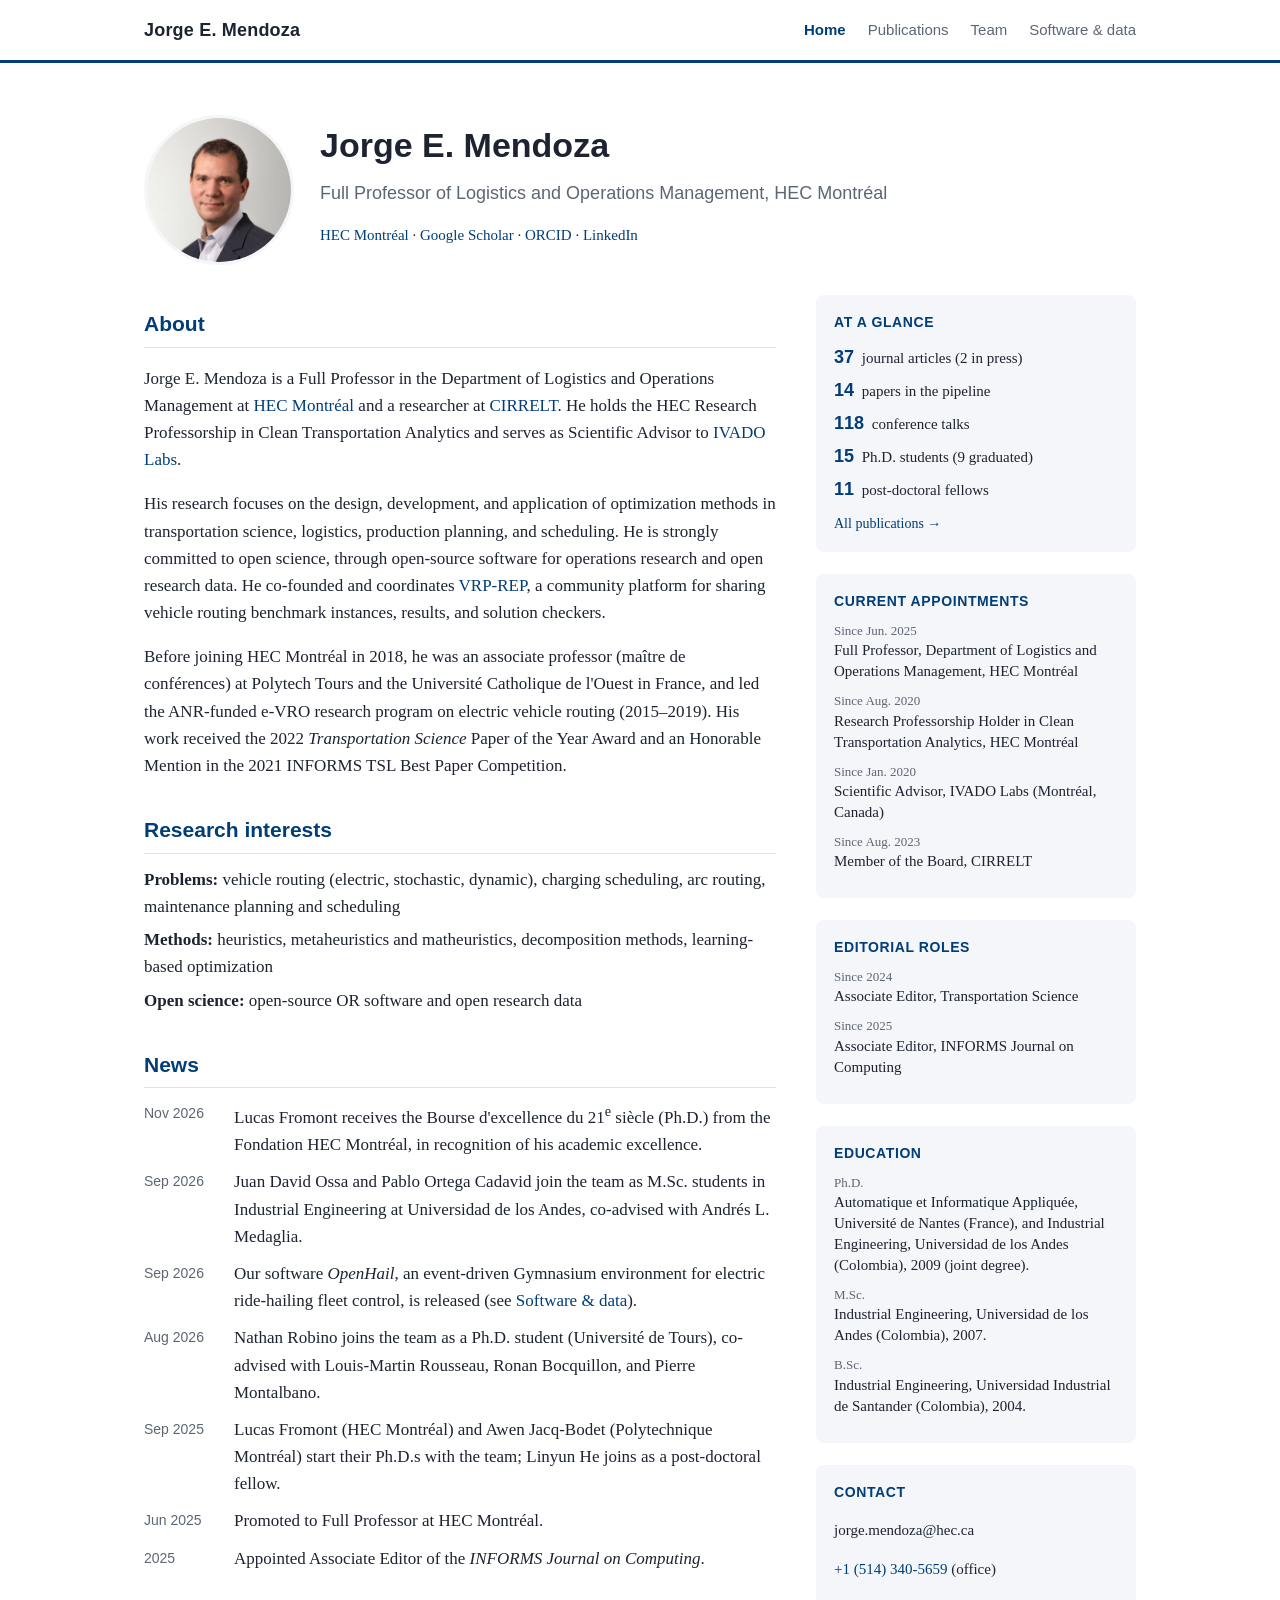
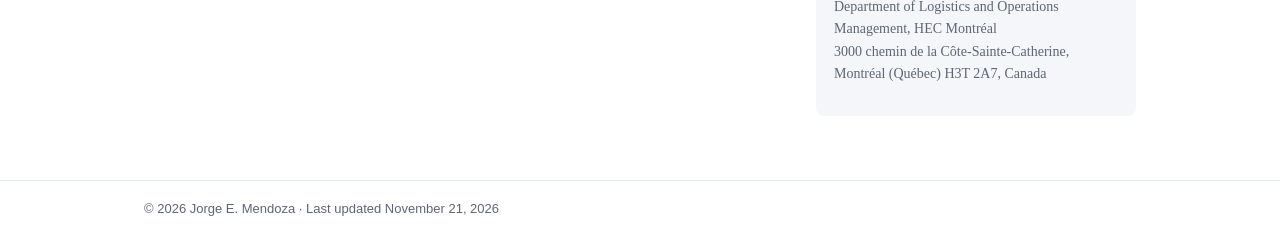
==== index.html @ 26cc3f89 "Initial version of jorge-mendoza.com (generated from the CV sources) Co-Authored-By: Claude Opus 5.5" ====
<!DOCTYPE html>
<html lang="en"><head><meta charset="utf-8"><meta name="viewport" content="width=device-width, initial-scale=1">
<title>Jorge E. Mendoza · HEC Montréal</title>
<meta name="description" content="Jorge E. Mendoza, Full Professor of Logistics and Operations Management at HEC Montréal. Research in vehicle routing, scheduling, and optimization.">
<link rel="stylesheet" href="style.css"></head>
<body><header class="top"><div class="wrap"><a class="brand" href="index.html">Jorge E. Mendoza</a><nav><a href="index.html" aria-current="page">Home</a><a href="publications.html">Publications</a><a href="team.html">Team</a><a href="software.html">Software &amp; data</a></nav></div></header>
<main class="wrap">
<section class="hero"><img class="portrait" src="photo.jpg" alt="Jorge E. Mendoza"><div><h1>Jorge E. Mendoza</h1><p class="tagline">Full Professor of Logistics and Operations Management, HEC Montréal</p>
<p class="links"><a href="https://www.hec.ca/en/profs/jorge-mendoza" target="_blank" rel="noopener">HEC Montréal</a> · <a href="https://scholar.google.com/citations?user=yTeiTO0AAAAJ&amp;hl=en" target="_blank" rel="noopener">Google Scholar</a> · <a href="https://orcid.org/0000-0003-2473-2655" target="_blank" rel="noopener">ORCID</a> · <a href="https://www.linkedin.com/in/jorge-e-mendoza-9675a510/" target="_blank" rel="noopener">LinkedIn</a></p></div></section>
<div class="grid"><div class="main">
<h2>About</h2><p>Jorge E. Mendoza is a Full Professor in the Department of Logistics and Operations Management at <a href="https://www.hec.ca/en/" target="_blank" rel="noopener">HEC Montréal</a> and a researcher at <a href="https://www.cirrelt.ca" target="_blank" rel="noopener">CIRRELT</a>. He holds the HEC Research Professorship in Clean Transportation Analytics and serves as Scientific Advisor to <a href="https://ivadolabs.com" target="_blank" rel="noopener">IVADO Labs</a>.</p><p>His research focuses on the design, development, and application of optimization methods in transportation science, logistics, production planning, and scheduling. He is strongly committed to open science, through open-source software for operations research and open research data. He co-founded and coordinates <a href="https://www.vrp-rep.org" target="_blank" rel="noopener">VRP-REP</a>, a community platform for sharing vehicle routing benchmark instances, results, and solution checkers.</p><p>Before joining HEC Montréal in 2018, he was an associate professor (maître de conférences) at Polytech Tours and the Université Catholique de l'Ouest in France, and led the ANR-funded e-VRO research program on electric vehicle routing (2015–2019). His work received the 2022 <em>Transportation Science</em> Paper of the Year Award and an Honorable Mention in the 2021 INFORMS TSL Best Paper Competition.</p>
<h2>Research interests</h2><ul class="plain"><li><strong>Problems:</strong> vehicle routing (electric, stochastic, dynamic), charging scheduling, arc routing, maintenance planning and scheduling</li><li><strong>Methods:</strong> heuristics, metaheuristics and matheuristics, decomposition methods, learning-based optimization</li><li><strong>Open science:</strong> open-source OR software and open research data</li></ul>
<h2>News</h2><ul class="news"><li><span class="date">Nov 2026</span><span>Lucas Fromont receives the Bourse d'excellence du 21<sup>e</sup> siècle (Ph.D.) from the Fondation HEC Montréal, in recognition of his academic excellence.</span></li><li><span class="date">Sep 2026</span><span>Juan David Ossa and Pablo Ortega Cadavid join the team as M.Sc. students in Industrial Engineering at Universidad de los Andes, co-advised with Andrés L. Medaglia.</span></li><li><span class="date">Sep 2026</span><span>Our software <em>OpenHail</em>, an event-driven Gymnasium environment for electric ride-hailing fleet control, is released (see <a href="software.html">Software &amp; data</a>).</span></li><li><span class="date">Aug 2026</span><span>Nathan Robino joins the team as a Ph.D. student (Université de Tours), co-advised with Louis-Martin Rousseau, Ronan Bocquillon, and Pierre Montalbano.</span></li><li><span class="date">Sep 2025</span><span>Lucas Fromont (HEC Montréal) and Awen Jacq-Bodet (Polytechnique Montréal) start their Ph.D.s with the team; Linyun He joins as a post-doctoral fellow.</span></li><li><span class="date">Jun 2025</span><span>Promoted to Full Professor at HEC Montréal.</span></li><li><span class="date">2025</span><span>Appointed Associate Editor of the <em>INFORMS Journal on Computing</em>.</span></li></ul>
</div><aside>
<div class="card"><h3>At a glance</h3><ul class="glance"><li><b>37</b> journal articles (2 in press)</li><li><b>14</b> papers in the pipeline</li><li><b>118</b> conference talks</li><li><b>15</b> Ph.D. students (9 graduated)</li><li><b>11</b> post-doctoral fellows</li></ul>
<p class="more"><a href="publications.html">All publications →</a></p></div>
<div class="card"><h3>Current appointments</h3><ul class="dated"><li><span>Since Jun. 2025</span>Full Professor, Department of Logistics and Operations Management, HEC Montréal</li><li><span>Since Aug. 2020</span>Research Professorship Holder in Clean Transportation Analytics, HEC Montréal</li><li><span>Since Jan. 2020</span>Scientific Advisor, IVADO Labs (Montréal, Canada)</li><li><span>Since Aug. 2023</span>Member of the Board, CIRRELT</li></ul></div>
<div class="card"><h3>Editorial roles</h3><ul class="dated"><li><span>Since 2024</span>Associate Editor, Transportation Science</li><li><span>Since 2025</span>Associate Editor, INFORMS Journal on Computing</li></ul></div>
<div class="card"><h3>Education</h3><ul class="dated"><li><span>Ph.D.</span>Automatique et Informatique Appliquée, Université de Nantes (France), and Industrial Engineering, Universidad de los Andes (Colombia), 2009 (joint degree).</li><li><span>M.Sc.</span>Industrial Engineering, Universidad de los Andes (Colombia), 2007.</li><li><span>B.Sc.</span>Industrial Engineering, Universidad Industrial de Santander (Colombia), 2004.</li></ul></div>
<div class="card"><h3>Contact</h3><p>jorge.mendoza<span class="at">@</span>hec.ca</p><p><a href="tel:+15143405659">+1 (514) 340-5659</a> (office)</p><p class="small">Department of Logistics and Operations Management, HEC Montréal<br>3000 chemin de la Côte-Sainte-Catherine, Montréal (Québec) H3T 2A7, Canada</p></div>
</aside></div>
</main>
<footer><div class="wrap">© 2026 Jorge E. Mendoza · Last updated November 21, 2026</div></footer>
</body></html>
---- style.css ----
:root{--accent:#003d79;--ink:#1d2330;--muted:#5d6675;--line:#dfe3ea;--bg:#fff;--soft:#f4f6f9}
*{box-sizing:border-box}
body{margin:0;font-family:Charter,"Bitstream Charter","Sitka Text",Cambria,Georgia,serif;color:var(--ink);background:var(--bg);line-height:1.6;font-size:17px}
h1,h2,h3,.brand,nav,.tagline,.date,.dates,.count,.toc,footer,.glance b{font-family:"Helvetica Neue",Helvetica,Arial,sans-serif}
.wrap{max-width:1040px;margin:0 auto;padding:0 24px}
a{color:var(--accent);text-decoration:none}a:hover{text-decoration:underline}
header.top{border-bottom:3px solid var(--accent);background:var(--bg);position:sticky;top:0;z-index:2}
header.top .wrap{display:flex;align-items:center;justify-content:space-between;height:60px;gap:16px}
.brand{font-weight:700;color:var(--ink);font-size:18px;letter-spacing:.2px}
nav a{margin-left:22px;color:var(--muted);font-size:15px}nav a[aria-current]{color:var(--accent);font-weight:700}
main.wrap{padding:52px 24px 64px}
h1{font-size:34px;margin:0 0 6px;color:var(--ink)}
h2{font-size:21px;color:var(--accent);margin:34px 0 12px;padding-bottom:6px;border-bottom:1px solid var(--line)}
h3{font-size:16px;margin:22px 0 8px;color:var(--ink)}
.hero{margin-bottom:8px;display:flex;align-items:center;gap:26px}.portrait{width:150px;height:150px;object-fit:cover;border-radius:50%;border:3px solid var(--soft);flex:0 0 auto}.tagline{color:var(--muted);font-size:18px;margin:0 0 6px}.links{font-size:15px}
.grid{display:grid;grid-template-columns:minmax(0,1fr) 320px;gap:40px}
aside .card{background:var(--soft);border-radius:8px;padding:16px 18px;margin-top:22px;font-size:15px}
aside h3{margin:0 0 10px;color:var(--accent);font-size:14px;text-transform:uppercase;letter-spacing:.6px}
ul.plain,ul.glance,ul.dated,ul.news,ul.people{list-style:none;padding:0;margin:0}
ul.plain li{margin-bottom:6px}
ul.glance li{margin:4px 0}ul.glance b{color:var(--accent);font-size:18px;margin-right:4px}
ul.dated li{margin:0 0 10px;line-height:1.4}ul.dated span{display:block;color:var(--muted);font-size:13px}
ul.news li{display:flex;gap:14px;margin-bottom:10px}ul.news .date{flex:0 0 76px;color:var(--muted);font-size:14px;padding-top:2px}
ul.people li{margin-bottom:14px;line-height:1.45}.dates{color:var(--muted);font-size:14px}
.more{margin:10px 0 0;font-size:14px}.small{font-size:14px;color:var(--muted)}
.at::before{content:""}
ol.pubs{padding-left:2.2em}ol.pubs li{margin-bottom:9px;line-height:1.5}
.count{color:var(--muted);font-weight:400;font-size:16px}
.toc{font-size:14px;color:var(--muted)}
details summary{cursor:pointer;color:var(--accent);font-family:"Helvetica Neue",Helvetica,Arial,sans-serif;font-size:15px;margin-bottom:10px}
footer{border-top:1px solid var(--line);color:var(--muted);font-size:13px;padding:18px 0}
@media (max-width:820px){.grid{grid-template-columns:1fr}.grid aside{order:-1}header.top .wrap{height:auto;flex-direction:column;align-items:flex-start;padding:10px 24px}nav a{margin:0 16px 0 0}h1{font-size:28px}.portrait{width:104px;height:104px}.hero{gap:16px}}
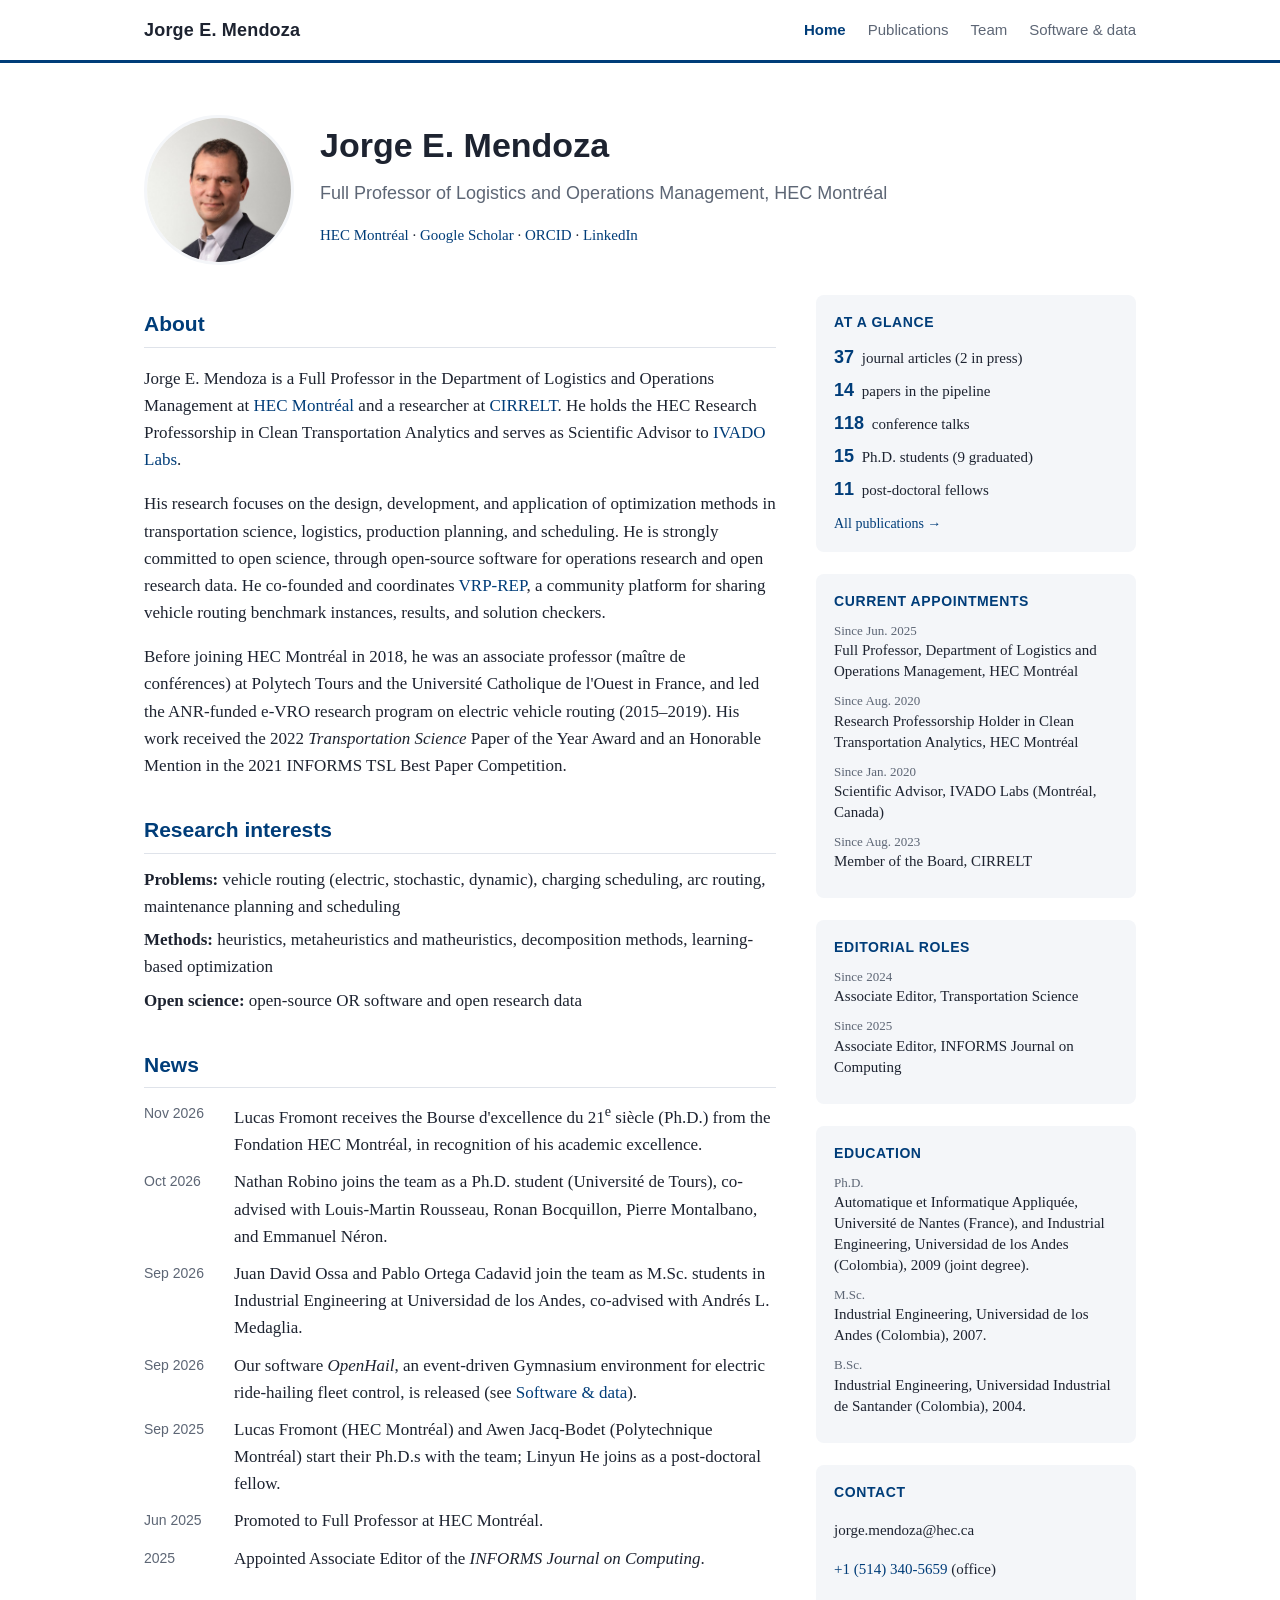
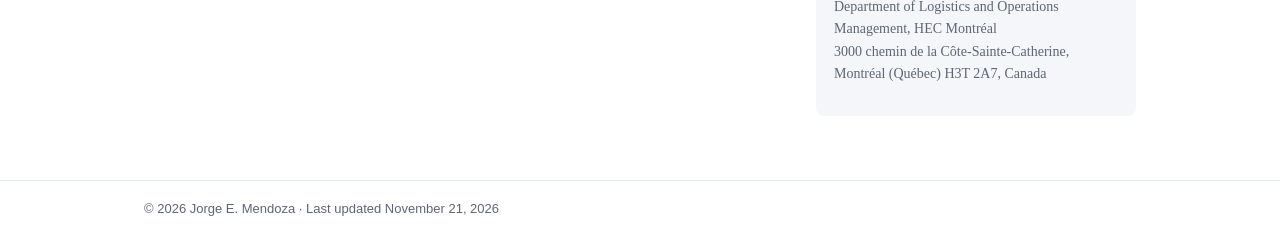
==== commit 4c22e732: "Nathan Robino started in Oct. 2026 Co-Authored-By: Claude Opus 5.5 <noreply@anthropic.com> Claude-Se" ====
--- a/index.html
+++ b/index.html
@@ -10,7 +10,7 @@
 <div class="grid"><div class="main">
 <h2>About</h2><p>Jorge E. Mendoza is a Full Professor in the Department of Logistics and Operations Management at <a href="https://www.hec.ca/en/" target="_blank" rel="noopener">HEC Montréal</a> and a researcher at <a href="https://www.cirrelt.ca" target="_blank" rel="noopener">CIRRELT</a>. He holds the HEC Research Professorship in Clean Transportation Analytics and serves as Scientific Advisor to <a href="https://ivadolabs.com" target="_blank" rel="noopener">IVADO Labs</a>.</p><p>His research focuses on the design, development, and application of optimization methods in transportation science, logistics, production planning, and scheduling. He is strongly committed to open science, through open-source software for operations research and open research data. He co-founded and coordinates <a href="https://www.vrp-rep.org" target="_blank" rel="noopener">VRP-REP</a>, a community platform for sharing vehicle routing benchmark instances, results, and solution checkers.</p><p>Before joining HEC Montréal in 2018, he was an associate professor (maître de conférences) at Polytech Tours and the Université Catholique de l'Ouest in France, and led the ANR-funded e-VRO research program on electric vehicle routing (2015–2019). His work received the 2022 <em>Transportation Science</em> Paper of the Year Award and an Honorable Mention in the 2021 INFORMS TSL Best Paper Competition.</p>
 <h2>Research interests</h2><ul class="plain"><li><strong>Problems:</strong> vehicle routing (electric, stochastic, dynamic), charging scheduling, arc routing, maintenance planning and scheduling</li><li><strong>Methods:</strong> heuristics, metaheuristics and matheuristics, decomposition methods, learning-based optimization</li><li><strong>Open science:</strong> open-source OR software and open research data</li></ul>
-<h2>News</h2><ul class="news"><li><span class="date">Nov 2026</span><span>Lucas Fromont receives the Bourse d'excellence du 21<sup>e</sup> siècle (Ph.D.) from the Fondation HEC Montréal, in recognition of his academic excellence.</span></li><li><span class="date">Sep 2026</span><span>Juan David Ossa and Pablo Ortega Cadavid join the team as M.Sc. students in Industrial Engineering at Universidad de los Andes, co-advised with Andrés L. Medaglia.</span></li><li><span class="date">Sep 2026</span><span>Our software <em>OpenHail</em>, an event-driven Gymnasium environment for electric ride-hailing fleet control, is released (see <a href="software.html">Software &amp; data</a>).</span></li><li><span class="date">Aug 2026</span><span>Nathan Robino joins the team as a Ph.D. student (Université de Tours), co-advised with Louis-Martin Rousseau, Ronan Bocquillon, and Pierre Montalbano.</span></li><li><span class="date">Sep 2025</span><span>Lucas Fromont (HEC Montréal) and Awen Jacq-Bodet (Polytechnique Montréal) start their Ph.D.s with the team; Linyun He joins as a post-doctoral fellow.</span></li><li><span class="date">Jun 2025</span><span>Promoted to Full Professor at HEC Montréal.</span></li><li><span class="date">2025</span><span>Appointed Associate Editor of the <em>INFORMS Journal on Computing</em>.</span></li></ul>
+<h2>News</h2><ul class="news"><li><span class="date">Nov 2026</span><span>Lucas Fromont receives the Bourse d'excellence du 21<sup>e</sup> siècle (Ph.D.) from the Fondation HEC Montréal, in recognition of his academic excellence.</span></li><li><span class="date">Oct 2026</span><span>Nathan Robino joins the team as a Ph.D. student (Université de Tours), co-advised with Louis-Martin Rousseau, Ronan Bocquillon, Pierre Montalbano, and Emmanuel Néron.</span></li><li><span class="date">Sep 2026</span><span>Juan David Ossa and Pablo Ortega Cadavid join the team as M.Sc. students in Industrial Engineering at Universidad de los Andes, co-advised with Andrés L. Medaglia.</span></li><li><span class="date">Sep 2026</span><span>Our software <em>OpenHail</em>, an event-driven Gymnasium environment for electric ride-hailing fleet control, is released (see <a href="software.html">Software &amp; data</a>).</span></li><li><span class="date">Sep 2025</span><span>Lucas Fromont (HEC Montréal) and Awen Jacq-Bodet (Polytechnique Montréal) start their Ph.D.s with the team; Linyun He joins as a post-doctoral fellow.</span></li><li><span class="date">Jun 2025</span><span>Promoted to Full Professor at HEC Montréal.</span></li><li><span class="date">2025</span><span>Appointed Associate Editor of the <em>INFORMS Journal on Computing</em>.</span></li></ul>
 </div><aside>
 <div class="card"><h3>At a glance</h3><ul class="glance"><li><b>37</b> journal articles (2 in press)</li><li><b>14</b> papers in the pipeline</li><li><b>118</b> conference talks</li><li><b>15</b> Ph.D. students (9 graduated)</li><li><b>11</b> post-doctoral fellows</li></ul>
 <p class="more"><a href="publications.html">All publications →</a></p></div>
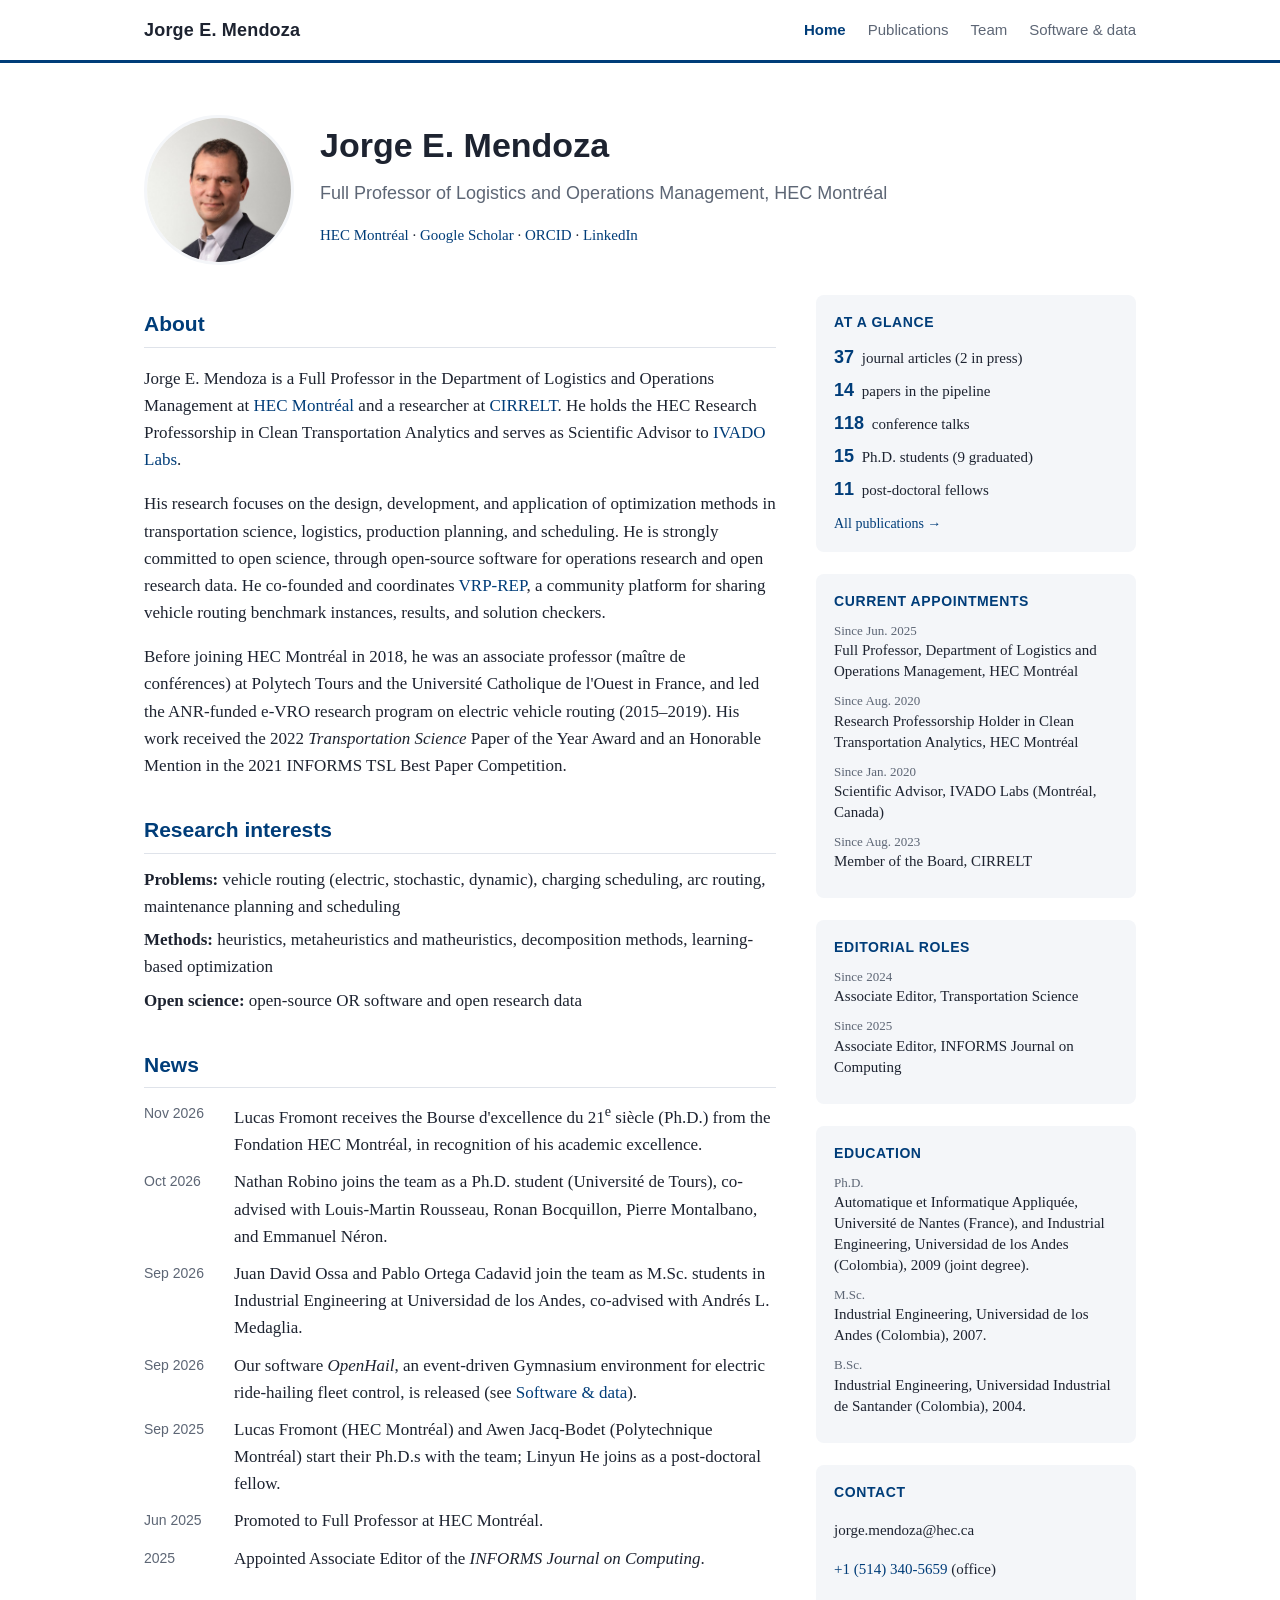
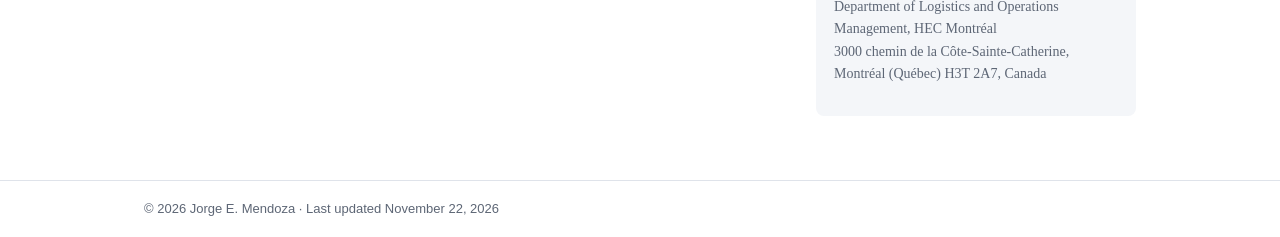
==== commit c62a87ea: "NeuroPlanner: major revision Co-Authored-By: Claude Opus 5.5 <noreply@anthropic.com> Claude-Session:" ====
--- a/index.html
+++ b/index.html
@@ -20,5 +20,5 @@
 <div class="card"><h3>Contact</h3><p>jorge.mendoza<span class="at">@</span>hec.ca</p><p><a href="tel:+15143405659">+1 (514) 340-5659</a> (office)</p><p class="small">Department of Logistics and Operations Management, HEC Montréal<br>3000 chemin de la Côte-Sainte-Catherine, Montréal (Québec) H3T 2A7, Canada</p></div>
 </aside></div>
 </main>
-<footer><div class="wrap">© 2026 Jorge E. Mendoza · Last updated November 21, 2026</div></footer>
+<footer><div class="wrap">© 2026 Jorge E. Mendoza · Last updated November 22, 2026</div></footer>
 </body></html>
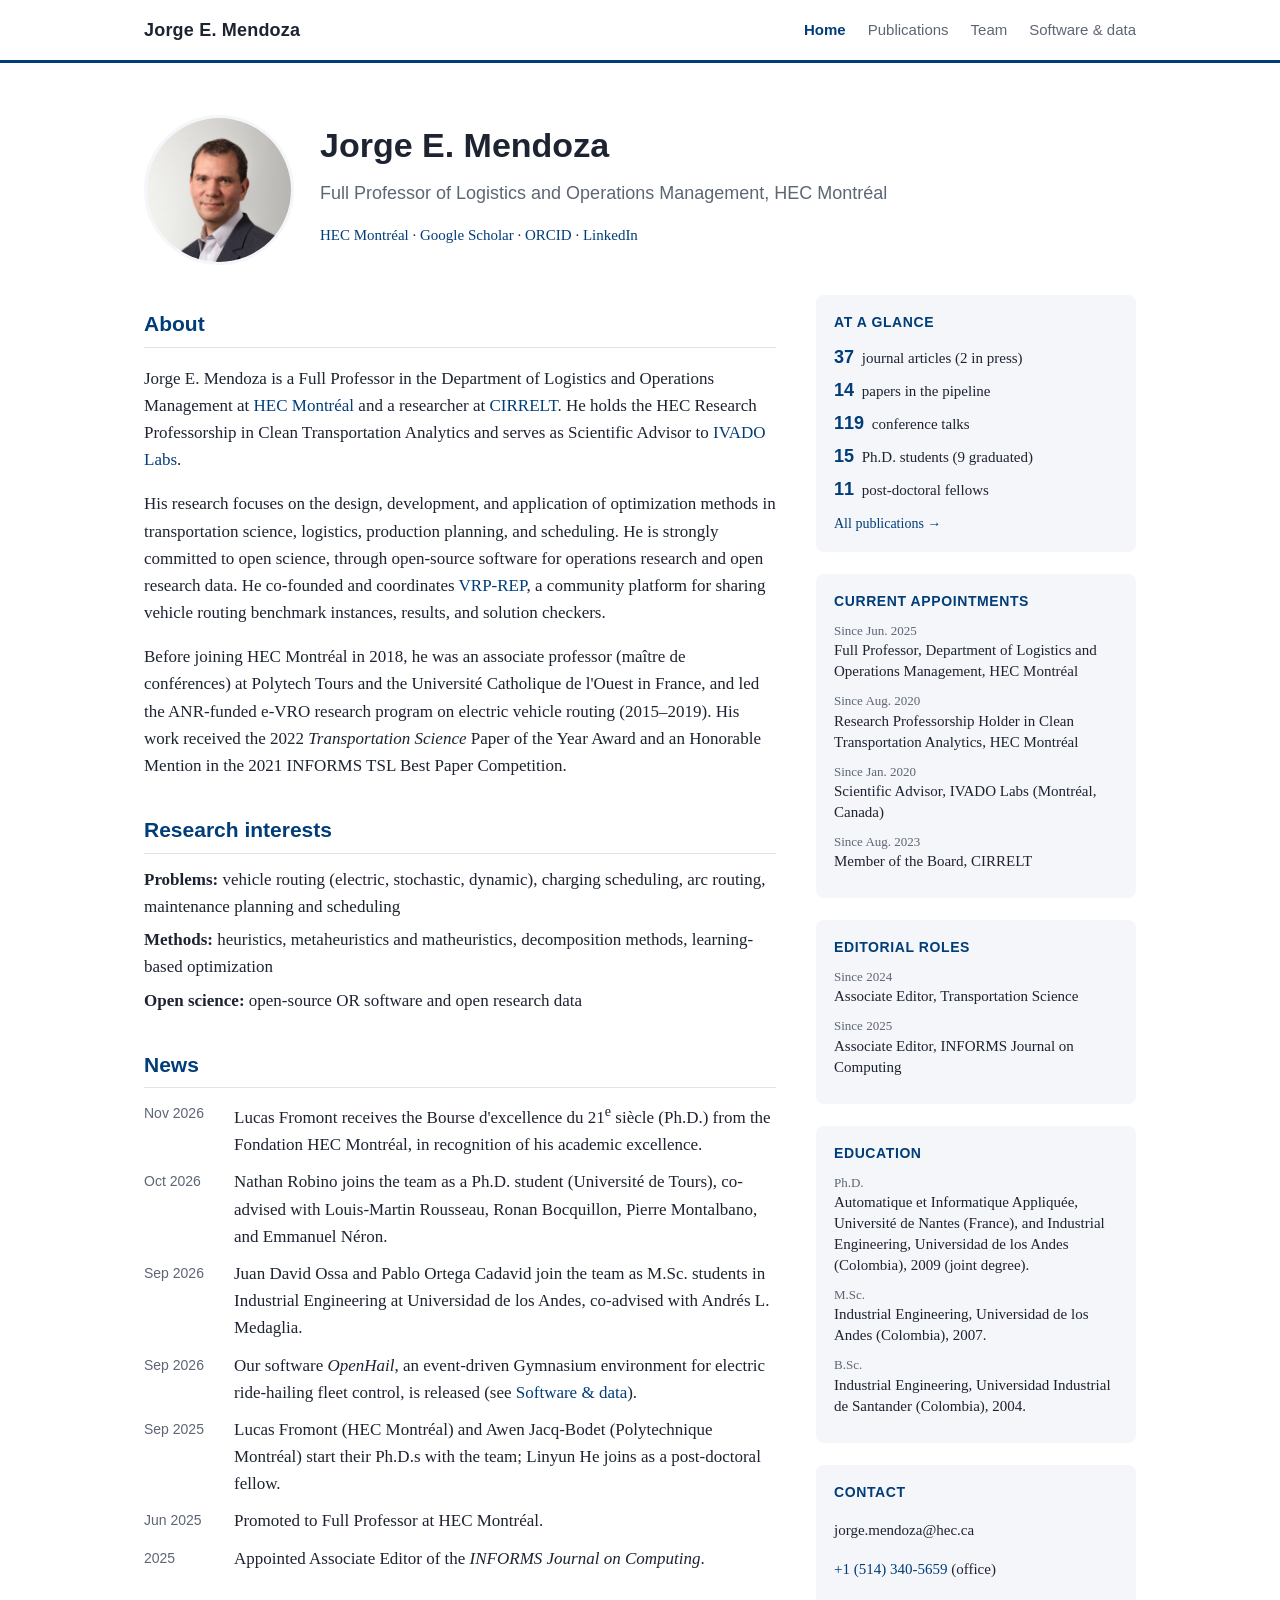
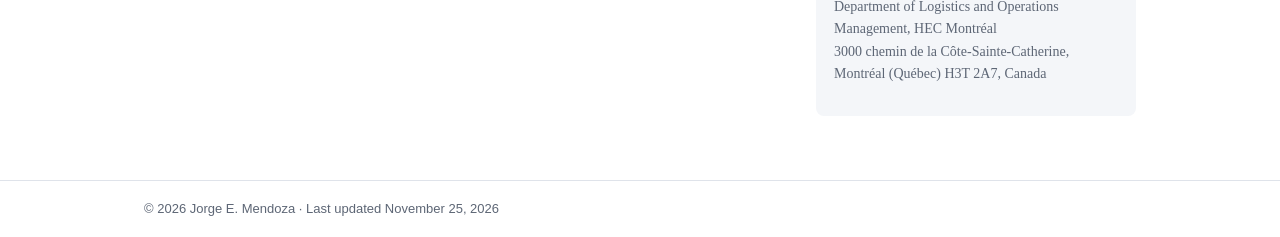
==== commit 3aee2d38: "Add CLAIO 2026 talk Co-Authored-By: Claude Opus 5.5 <noreply@anthropic.com> Claude-Session: https://" ====
--- a/index.html
+++ b/index.html
@@ -12,7 +12,7 @@
 <h2>Research interests</h2><ul class="plain"><li><strong>Problems:</strong> vehicle routing (electric, stochastic, dynamic), charging scheduling, arc routing, maintenance planning and scheduling</li><li><strong>Methods:</strong> heuristics, metaheuristics and matheuristics, decomposition methods, learning-based optimization</li><li><strong>Open science:</strong> open-source OR software and open research data</li></ul>
 <h2>News</h2><ul class="news"><li><span class="date">Nov 2026</span><span>Lucas Fromont receives the Bourse d'excellence du 21<sup>e</sup> siècle (Ph.D.) from the Fondation HEC Montréal, in recognition of his academic excellence.</span></li><li><span class="date">Oct 2026</span><span>Nathan Robino joins the team as a Ph.D. student (Université de Tours), co-advised with Louis-Martin Rousseau, Ronan Bocquillon, Pierre Montalbano, and Emmanuel Néron.</span></li><li><span class="date">Sep 2026</span><span>Juan David Ossa and Pablo Ortega Cadavid join the team as M.Sc. students in Industrial Engineering at Universidad de los Andes, co-advised with Andrés L. Medaglia.</span></li><li><span class="date">Sep 2026</span><span>Our software <em>OpenHail</em>, an event-driven Gymnasium environment for electric ride-hailing fleet control, is released (see <a href="software.html">Software &amp; data</a>).</span></li><li><span class="date">Sep 2025</span><span>Lucas Fromont (HEC Montréal) and Awen Jacq-Bodet (Polytechnique Montréal) start their Ph.D.s with the team; Linyun He joins as a post-doctoral fellow.</span></li><li><span class="date">Jun 2025</span><span>Promoted to Full Professor at HEC Montréal.</span></li><li><span class="date">2025</span><span>Appointed Associate Editor of the <em>INFORMS Journal on Computing</em>.</span></li></ul>
 </div><aside>
-<div class="card"><h3>At a glance</h3><ul class="glance"><li><b>37</b> journal articles (2 in press)</li><li><b>14</b> papers in the pipeline</li><li><b>118</b> conference talks</li><li><b>15</b> Ph.D. students (9 graduated)</li><li><b>11</b> post-doctoral fellows</li></ul>
+<div class="card"><h3>At a glance</h3><ul class="glance"><li><b>37</b> journal articles (2 in press)</li><li><b>14</b> papers in the pipeline</li><li><b>119</b> conference talks</li><li><b>15</b> Ph.D. students (9 graduated)</li><li><b>11</b> post-doctoral fellows</li></ul>
 <p class="more"><a href="publications.html">All publications →</a></p></div>
 <div class="card"><h3>Current appointments</h3><ul class="dated"><li><span>Since Jun. 2025</span>Full Professor, Department of Logistics and Operations Management, HEC Montréal</li><li><span>Since Aug. 2020</span>Research Professorship Holder in Clean Transportation Analytics, HEC Montréal</li><li><span>Since Jan. 2020</span>Scientific Advisor, IVADO Labs (Montréal, Canada)</li><li><span>Since Aug. 2023</span>Member of the Board, CIRRELT</li></ul></div>
 <div class="card"><h3>Editorial roles</h3><ul class="dated"><li><span>Since 2024</span>Associate Editor, Transportation Science</li><li><span>Since 2025</span>Associate Editor, INFORMS Journal on Computing</li></ul></div>
@@ -20,5 +20,5 @@
 <div class="card"><h3>Contact</h3><p>jorge.mendoza<span class="at">@</span>hec.ca</p><p><a href="tel:+15143405659">+1 (514) 340-5659</a> (office)</p><p class="small">Department of Logistics and Operations Management, HEC Montréal<br>3000 chemin de la Côte-Sainte-Catherine, Montréal (Québec) H3T 2A7, Canada</p></div>
 </aside></div>
 </main>
-<footer><div class="wrap">© 2026 Jorge E. Mendoza · Last updated November 22, 2026</div></footer>
+<footer><div class="wrap">© 2026 Jorge E. Mendoza · Last updated November 25, 2026</div></footer>
 </body></html>
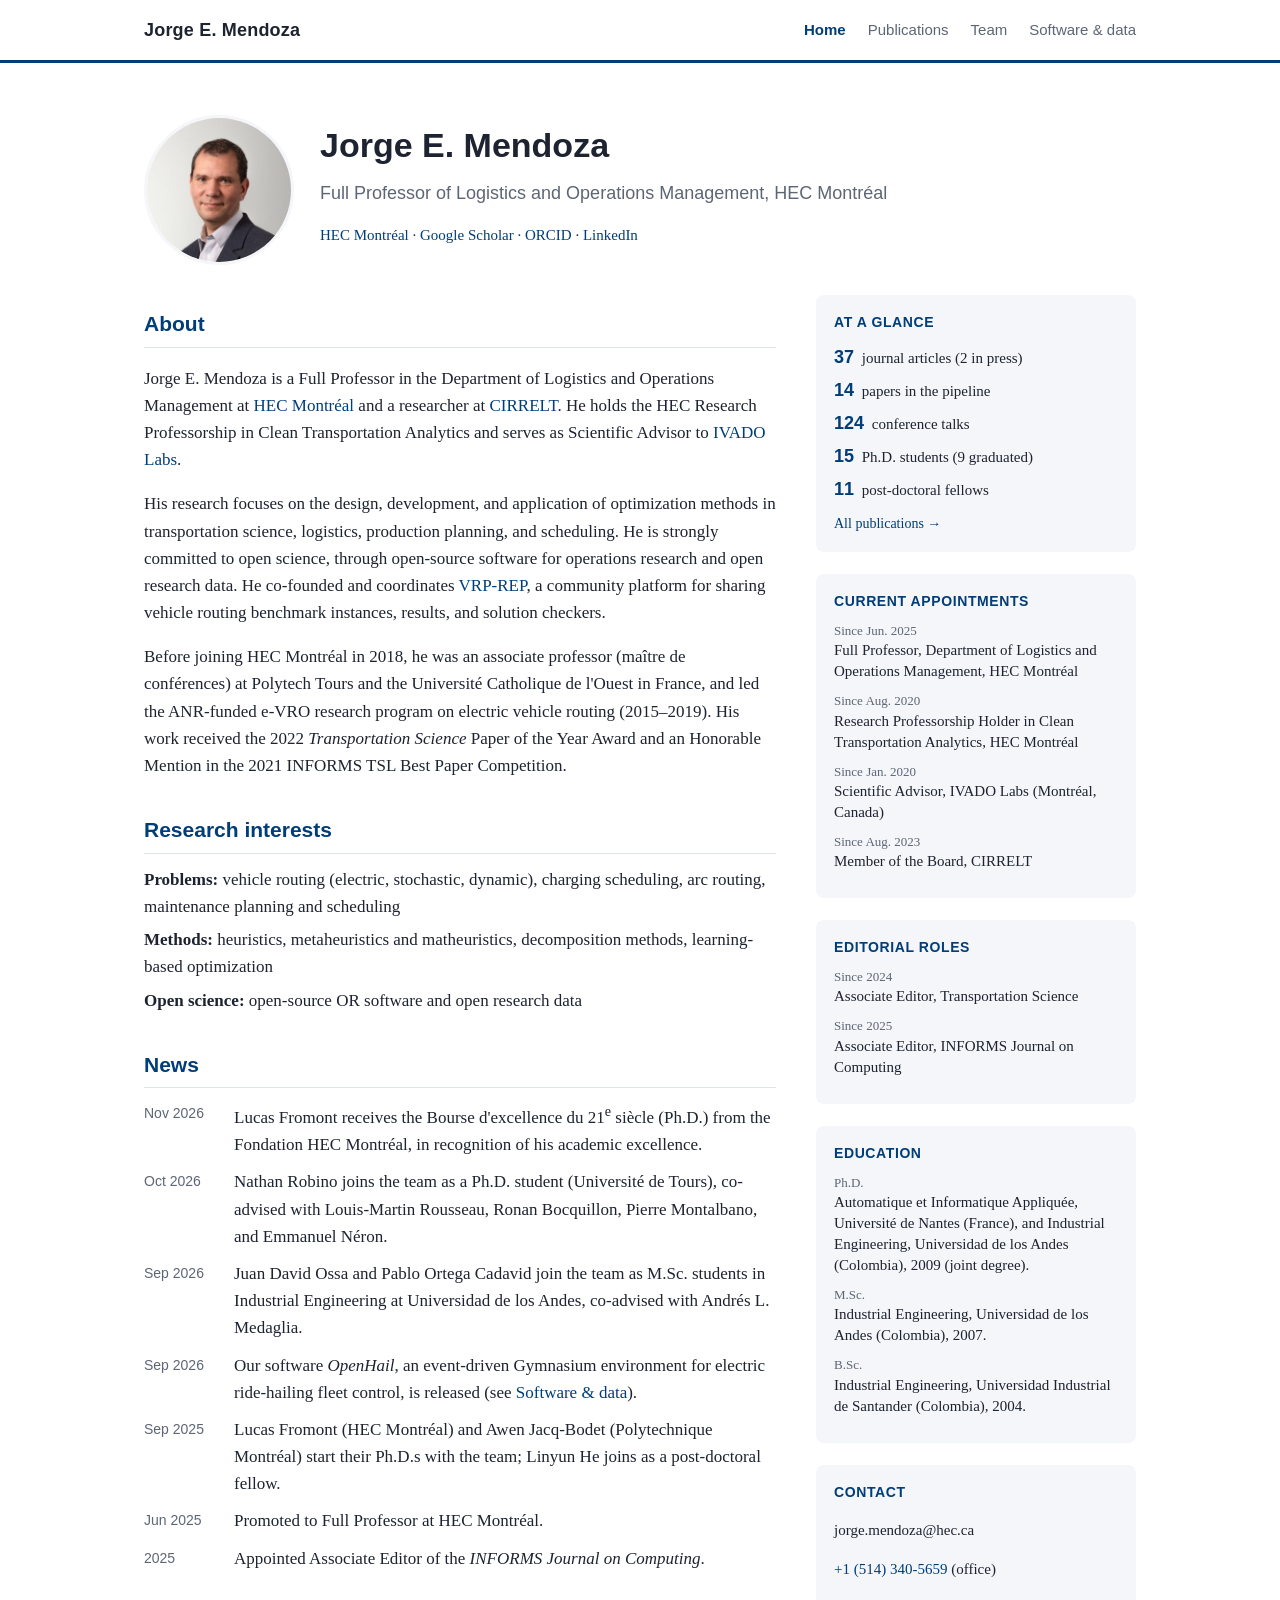
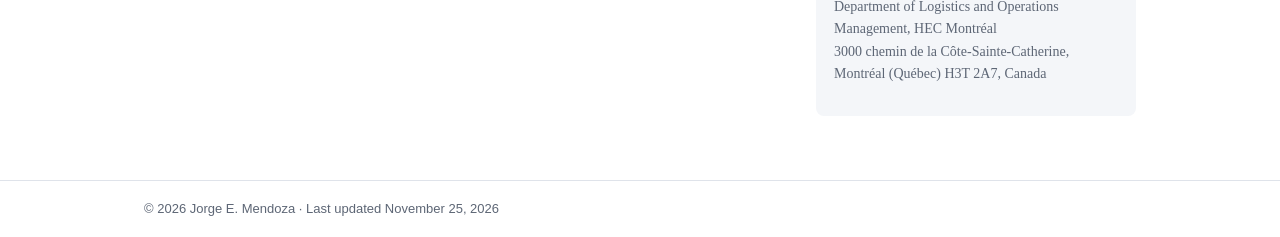
==== commit 0d40a609: "Add five JOPT 2025 talks Co-Authored-By: Claude Opus 5.5 <noreply@anthropic.com> Claude-Session: htt" ====
--- a/index.html
+++ b/index.html
@@ -12,7 +12,7 @@
 <h2>Research interests</h2><ul class="plain"><li><strong>Problems:</strong> vehicle routing (electric, stochastic, dynamic), charging scheduling, arc routing, maintenance planning and scheduling</li><li><strong>Methods:</strong> heuristics, metaheuristics and matheuristics, decomposition methods, learning-based optimization</li><li><strong>Open science:</strong> open-source OR software and open research data</li></ul>
 <h2>News</h2><ul class="news"><li><span class="date">Nov 2026</span><span>Lucas Fromont receives the Bourse d'excellence du 21<sup>e</sup> siècle (Ph.D.) from the Fondation HEC Montréal, in recognition of his academic excellence.</span></li><li><span class="date">Oct 2026</span><span>Nathan Robino joins the team as a Ph.D. student (Université de Tours), co-advised with Louis-Martin Rousseau, Ronan Bocquillon, Pierre Montalbano, and Emmanuel Néron.</span></li><li><span class="date">Sep 2026</span><span>Juan David Ossa and Pablo Ortega Cadavid join the team as M.Sc. students in Industrial Engineering at Universidad de los Andes, co-advised with Andrés L. Medaglia.</span></li><li><span class="date">Sep 2026</span><span>Our software <em>OpenHail</em>, an event-driven Gymnasium environment for electric ride-hailing fleet control, is released (see <a href="software.html">Software &amp; data</a>).</span></li><li><span class="date">Sep 2025</span><span>Lucas Fromont (HEC Montréal) and Awen Jacq-Bodet (Polytechnique Montréal) start their Ph.D.s with the team; Linyun He joins as a post-doctoral fellow.</span></li><li><span class="date">Jun 2025</span><span>Promoted to Full Professor at HEC Montréal.</span></li><li><span class="date">2025</span><span>Appointed Associate Editor of the <em>INFORMS Journal on Computing</em>.</span></li></ul>
 </div><aside>
-<div class="card"><h3>At a glance</h3><ul class="glance"><li><b>37</b> journal articles (2 in press)</li><li><b>14</b> papers in the pipeline</li><li><b>119</b> conference talks</li><li><b>15</b> Ph.D. students (9 graduated)</li><li><b>11</b> post-doctoral fellows</li></ul>
+<div class="card"><h3>At a glance</h3><ul class="glance"><li><b>37</b> journal articles (2 in press)</li><li><b>14</b> papers in the pipeline</li><li><b>124</b> conference talks</li><li><b>15</b> Ph.D. students (9 graduated)</li><li><b>11</b> post-doctoral fellows</li></ul>
 <p class="more"><a href="publications.html">All publications →</a></p></div>
 <div class="card"><h3>Current appointments</h3><ul class="dated"><li><span>Since Jun. 2025</span>Full Professor, Department of Logistics and Operations Management, HEC Montréal</li><li><span>Since Aug. 2020</span>Research Professorship Holder in Clean Transportation Analytics, HEC Montréal</li><li><span>Since Jan. 2020</span>Scientific Advisor, IVADO Labs (Montréal, Canada)</li><li><span>Since Aug. 2023</span>Member of the Board, CIRRELT</li></ul></div>
 <div class="card"><h3>Editorial roles</h3><ul class="dated"><li><span>Since 2024</span>Associate Editor, Transportation Science</li><li><span>Since 2025</span>Associate Editor, INFORMS Journal on Computing</li></ul></div>
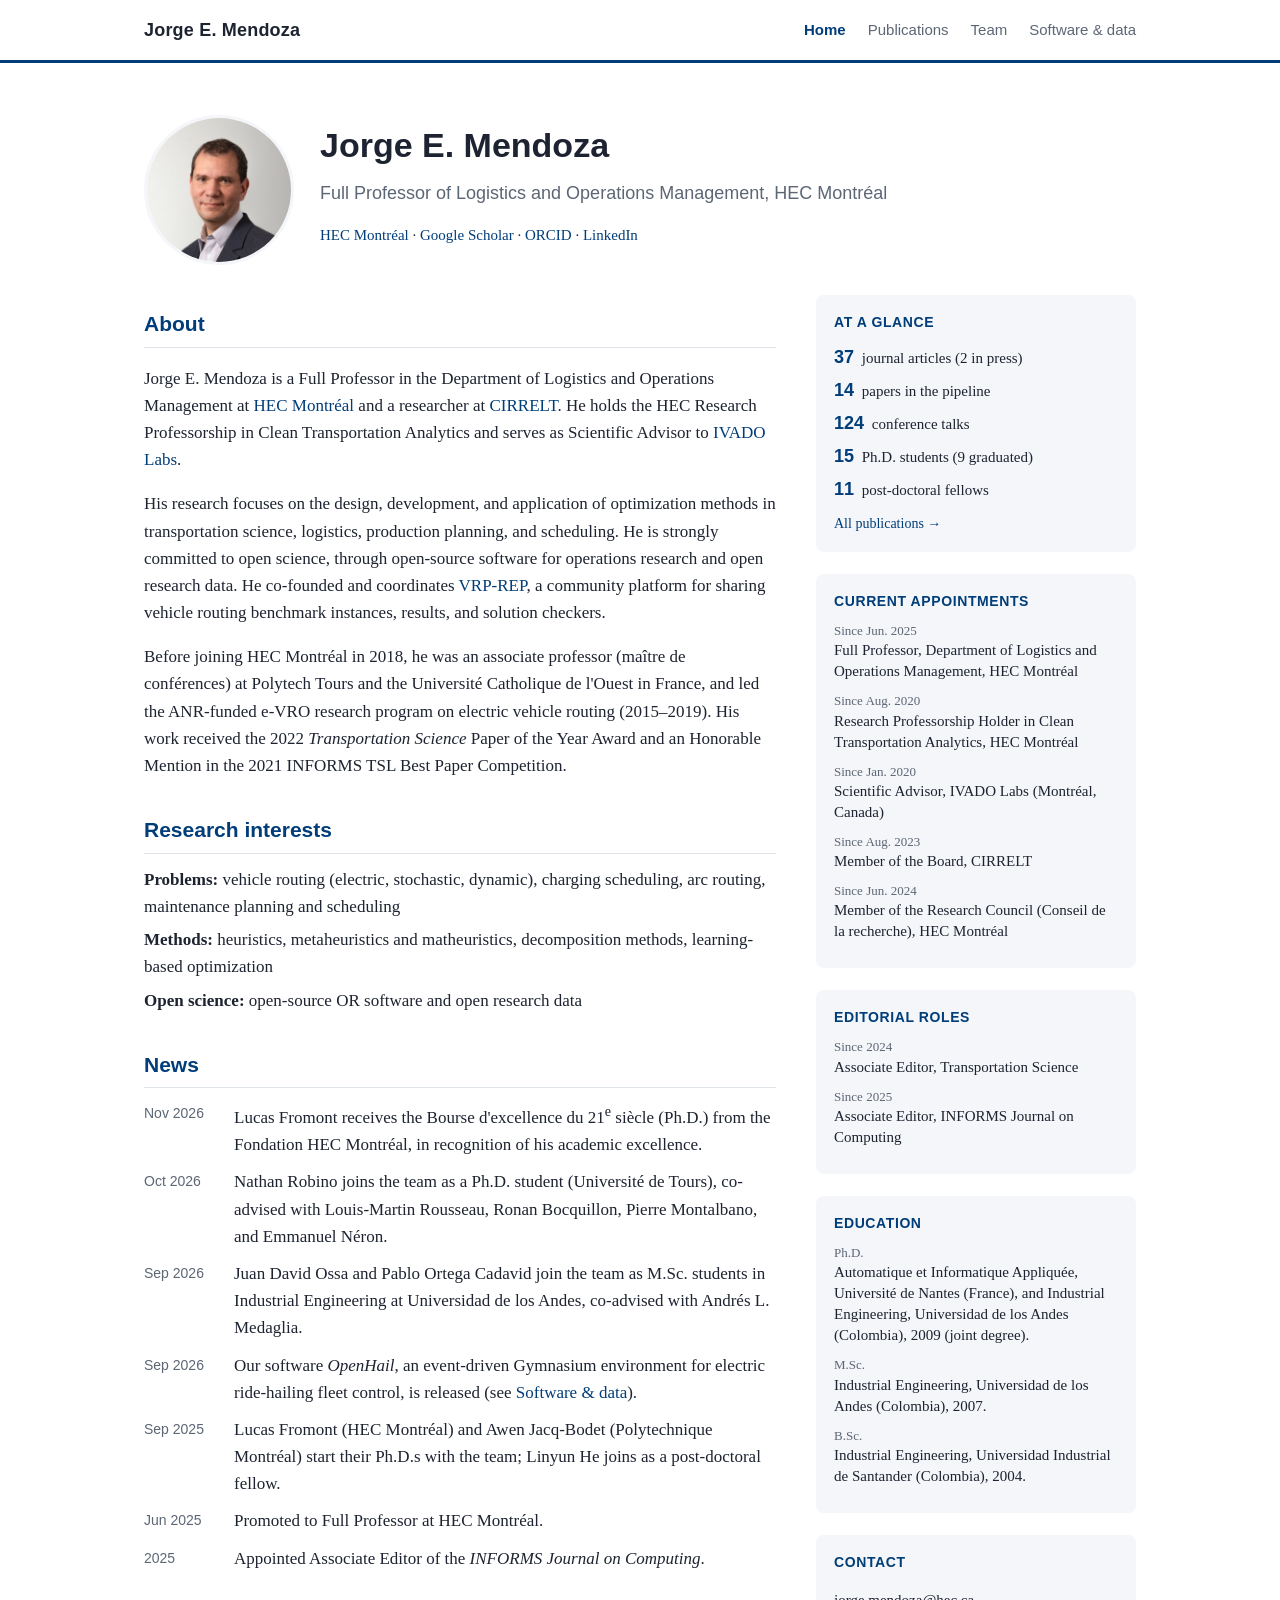
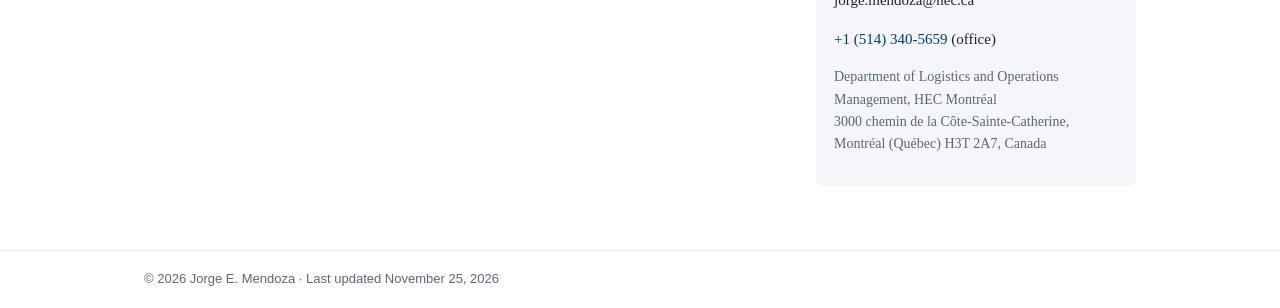
==== commit e4d8e358: "Home: add HEC Research Council appointment Co-Authored-By: Claude Opus 5.5 <noreply@anthropic.com> C" ====
--- a/index.html
+++ b/index.html
@@ -14,7 +14,7 @@
 </div><aside>
 <div class="card"><h3>At a glance</h3><ul class="glance"><li><b>37</b> journal articles (2 in press)</li><li><b>14</b> papers in the pipeline</li><li><b>124</b> conference talks</li><li><b>15</b> Ph.D. students (9 graduated)</li><li><b>11</b> post-doctoral fellows</li></ul>
 <p class="more"><a href="publications.html">All publications →</a></p></div>
-<div class="card"><h3>Current appointments</h3><ul class="dated"><li><span>Since Jun. 2025</span>Full Professor, Department of Logistics and Operations Management, HEC Montréal</li><li><span>Since Aug. 2020</span>Research Professorship Holder in Clean Transportation Analytics, HEC Montréal</li><li><span>Since Jan. 2020</span>Scientific Advisor, IVADO Labs (Montréal, Canada)</li><li><span>Since Aug. 2023</span>Member of the Board, CIRRELT</li></ul></div>
+<div class="card"><h3>Current appointments</h3><ul class="dated"><li><span>Since Jun. 2025</span>Full Professor, Department of Logistics and Operations Management, HEC Montréal</li><li><span>Since Aug. 2020</span>Research Professorship Holder in Clean Transportation Analytics, HEC Montréal</li><li><span>Since Jan. 2020</span>Scientific Advisor, IVADO Labs (Montréal, Canada)</li><li><span>Since Aug. 2023</span>Member of the Board, CIRRELT</li><li><span>Since Jun. 2024</span>Member of the Research Council (Conseil de la recherche), HEC Montréal</li></ul></div>
 <div class="card"><h3>Editorial roles</h3><ul class="dated"><li><span>Since 2024</span>Associate Editor, Transportation Science</li><li><span>Since 2025</span>Associate Editor, INFORMS Journal on Computing</li></ul></div>
 <div class="card"><h3>Education</h3><ul class="dated"><li><span>Ph.D.</span>Automatique et Informatique Appliquée, Université de Nantes (France), and Industrial Engineering, Universidad de los Andes (Colombia), 2009 (joint degree).</li><li><span>M.Sc.</span>Industrial Engineering, Universidad de los Andes (Colombia), 2007.</li><li><span>B.Sc.</span>Industrial Engineering, Universidad Industrial de Santander (Colombia), 2004.</li></ul></div>
 <div class="card"><h3>Contact</h3><p>jorge.mendoza<span class="at">@</span>hec.ca</p><p><a href="tel:+15143405659">+1 (514) 340-5659</a> (office)</p><p class="small">Department of Logistics and Operations Management, HEC Montréal<br>3000 chemin de la Côte-Sainte-Catherine, Montréal (Québec) H3T 2A7, Canada</p></div>
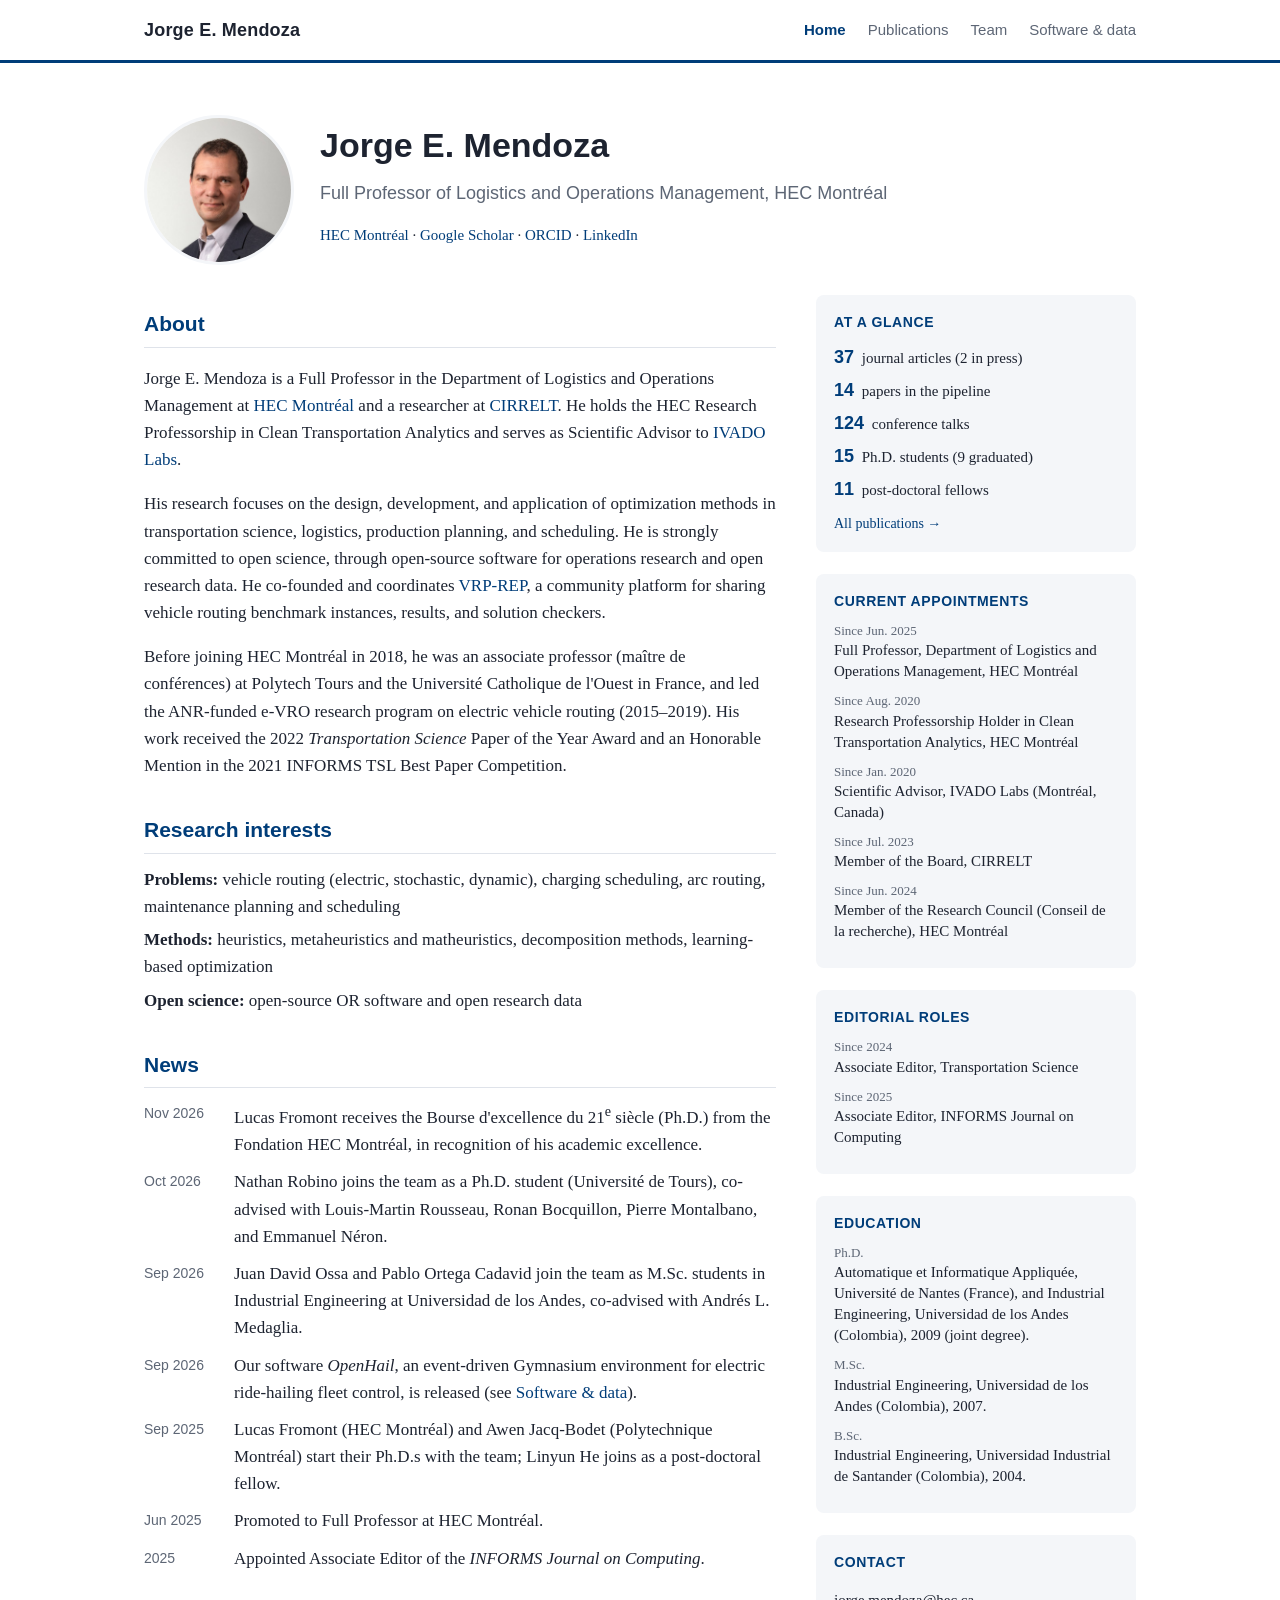
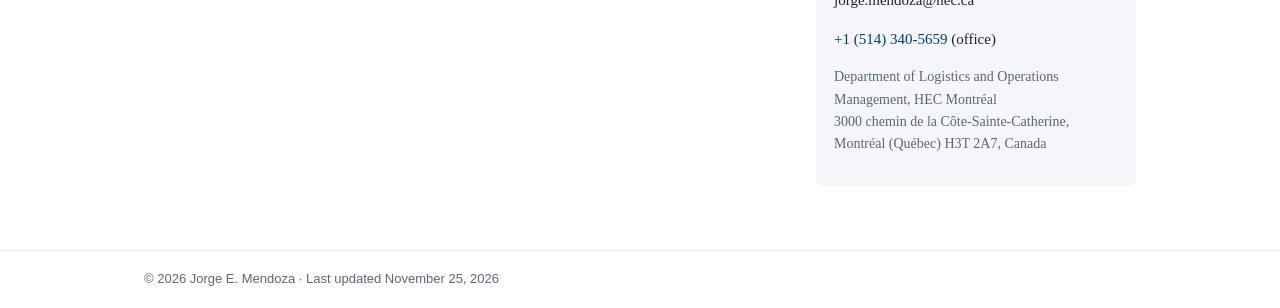
==== commit 9bd99755: "Home: CIRRELT board since Jul. 2023 Co-Authored-By: Claude Opus 5.5 <noreply@anthropic.com> Claude-S" ====
--- a/index.html
+++ b/index.html
@@ -14,7 +14,7 @@
 </div><aside>
 <div class="card"><h3>At a glance</h3><ul class="glance"><li><b>37</b> journal articles (2 in press)</li><li><b>14</b> papers in the pipeline</li><li><b>124</b> conference talks</li><li><b>15</b> Ph.D. students (9 graduated)</li><li><b>11</b> post-doctoral fellows</li></ul>
 <p class="more"><a href="publications.html">All publications →</a></p></div>
-<div class="card"><h3>Current appointments</h3><ul class="dated"><li><span>Since Jun. 2025</span>Full Professor, Department of Logistics and Operations Management, HEC Montréal</li><li><span>Since Aug. 2020</span>Research Professorship Holder in Clean Transportation Analytics, HEC Montréal</li><li><span>Since Jan. 2020</span>Scientific Advisor, IVADO Labs (Montréal, Canada)</li><li><span>Since Aug. 2023</span>Member of the Board, CIRRELT</li><li><span>Since Jun. 2024</span>Member of the Research Council (Conseil de la recherche), HEC Montréal</li></ul></div>
+<div class="card"><h3>Current appointments</h3><ul class="dated"><li><span>Since Jun. 2025</span>Full Professor, Department of Logistics and Operations Management, HEC Montréal</li><li><span>Since Aug. 2020</span>Research Professorship Holder in Clean Transportation Analytics, HEC Montréal</li><li><span>Since Jan. 2020</span>Scientific Advisor, IVADO Labs (Montréal, Canada)</li><li><span>Since Jul. 2023</span>Member of the Board, CIRRELT</li><li><span>Since Jun. 2024</span>Member of the Research Council (Conseil de la recherche), HEC Montréal</li></ul></div>
 <div class="card"><h3>Editorial roles</h3><ul class="dated"><li><span>Since 2024</span>Associate Editor, Transportation Science</li><li><span>Since 2025</span>Associate Editor, INFORMS Journal on Computing</li></ul></div>
 <div class="card"><h3>Education</h3><ul class="dated"><li><span>Ph.D.</span>Automatique et Informatique Appliquée, Université de Nantes (France), and Industrial Engineering, Universidad de los Andes (Colombia), 2009 (joint degree).</li><li><span>M.Sc.</span>Industrial Engineering, Universidad de los Andes (Colombia), 2007.</li><li><span>B.Sc.</span>Industrial Engineering, Universidad Industrial de Santander (Colombia), 2004.</li></ul></div>
 <div class="card"><h3>Contact</h3><p>jorge.mendoza<span class="at">@</span>hec.ca</p><p><a href="tel:+15143405659">+1 (514) 340-5659</a> (office)</p><p class="small">Department of Logistics and Operations Management, HEC Montréal<br>3000 chemin de la Côte-Sainte-Catherine, Montréal (Québec) H3T 2A7, Canada</p></div>
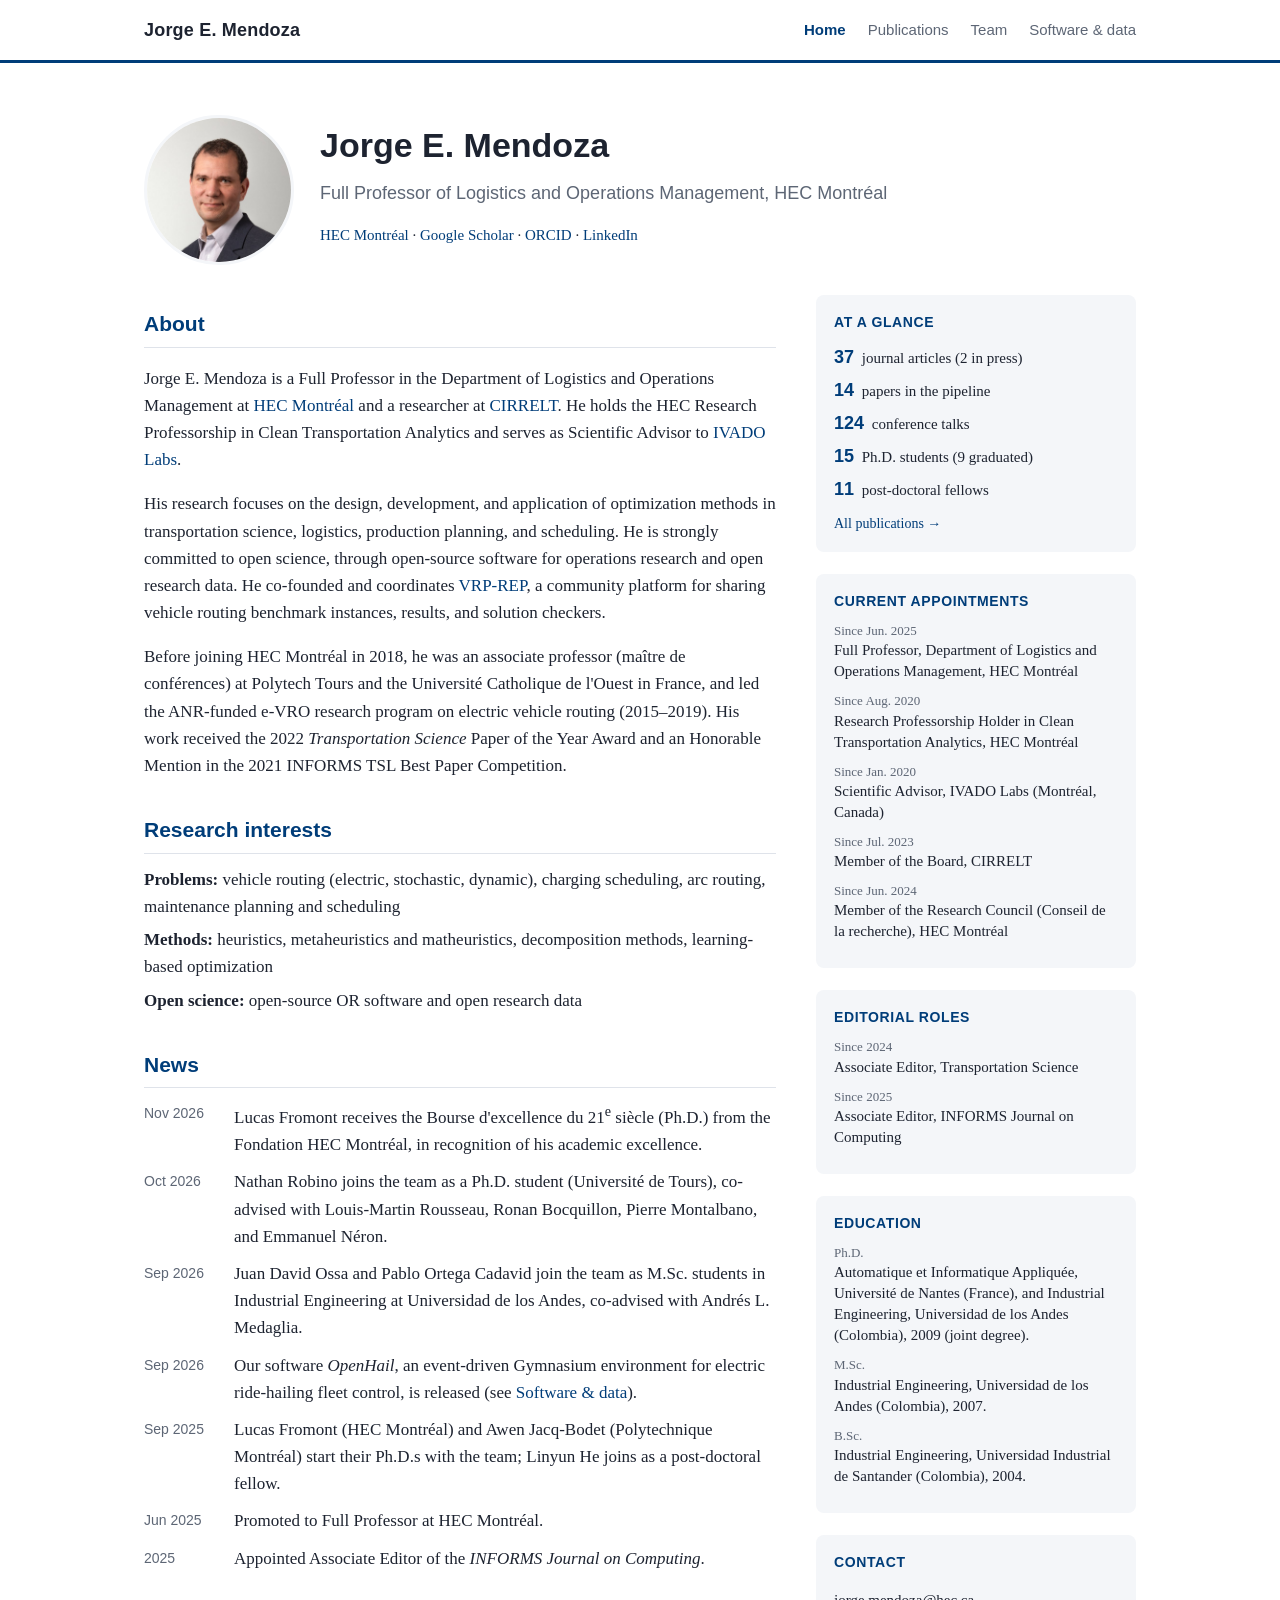
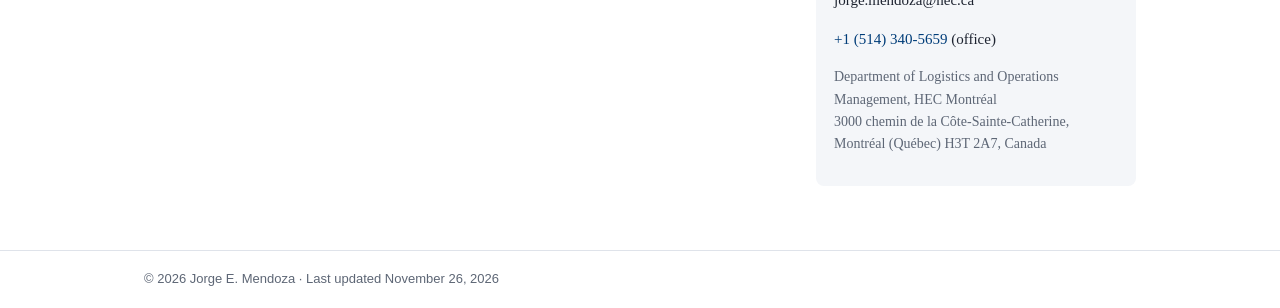
==== commit a737058f: "Add canonical URLs; home links point to / Co-Authored-By: Claude Opus 5.5 <noreply@anthropic.com> Cl" ====
--- a/index.html
+++ b/index.html
@@ -2,8 +2,9 @@
 <html lang="en"><head><meta charset="utf-8"><meta name="viewport" content="width=device-width, initial-scale=1">
 <title>Jorge E. Mendoza · HEC Montréal</title>
 <meta name="description" content="Jorge E. Mendoza, Full Professor of Logistics and Operations Management at HEC Montréal. Research in vehicle routing, scheduling, and optimization.">
+<link rel="canonical" href="https://jorge-mendoza.com/">
 <link rel="stylesheet" href="style.css"></head>
-<body><header class="top"><div class="wrap"><a class="brand" href="index.html">Jorge E. Mendoza</a><nav><a href="index.html" aria-current="page">Home</a><a href="publications.html">Publications</a><a href="team.html">Team</a><a href="software.html">Software &amp; data</a></nav></div></header>
+<body><header class="top"><div class="wrap"><a class="brand" href="./">Jorge E. Mendoza</a><nav><a href="./" aria-current="page">Home</a><a href="publications.html">Publications</a><a href="team.html">Team</a><a href="software.html">Software &amp; data</a></nav></div></header>
 <main class="wrap">
 <section class="hero"><img class="portrait" src="photo.jpg" alt="Jorge E. Mendoza"><div><h1>Jorge E. Mendoza</h1><p class="tagline">Full Professor of Logistics and Operations Management, HEC Montréal</p>
 <p class="links"><a href="https://www.hec.ca/en/profs/jorge-mendoza" target="_blank" rel="noopener">HEC Montréal</a> · <a href="https://scholar.google.com/citations?user=yTeiTO0AAAAJ&amp;hl=en" target="_blank" rel="noopener">Google Scholar</a> · <a href="https://orcid.org/0000-0003-2473-2655" target="_blank" rel="noopener">ORCID</a> · <a href="https://www.linkedin.com/in/jorge-e-mendoza-9675a510/" target="_blank" rel="noopener">LinkedIn</a></p></div></section>
@@ -20,5 +21,5 @@
 <div class="card"><h3>Contact</h3><p>jorge.mendoza<span class="at">@</span>hec.ca</p><p><a href="tel:+15143405659">+1 (514) 340-5659</a> (office)</p><p class="small">Department of Logistics and Operations Management, HEC Montréal<br>3000 chemin de la Côte-Sainte-Catherine, Montréal (Québec) H3T 2A7, Canada</p></div>
 </aside></div>
 </main>
-<footer><div class="wrap">© 2026 Jorge E. Mendoza · Last updated November 25, 2026</div></footer>
+<footer><div class="wrap">© 2026 Jorge E. Mendoza · Last updated November 26, 2026</div></footer>
 </body></html>
